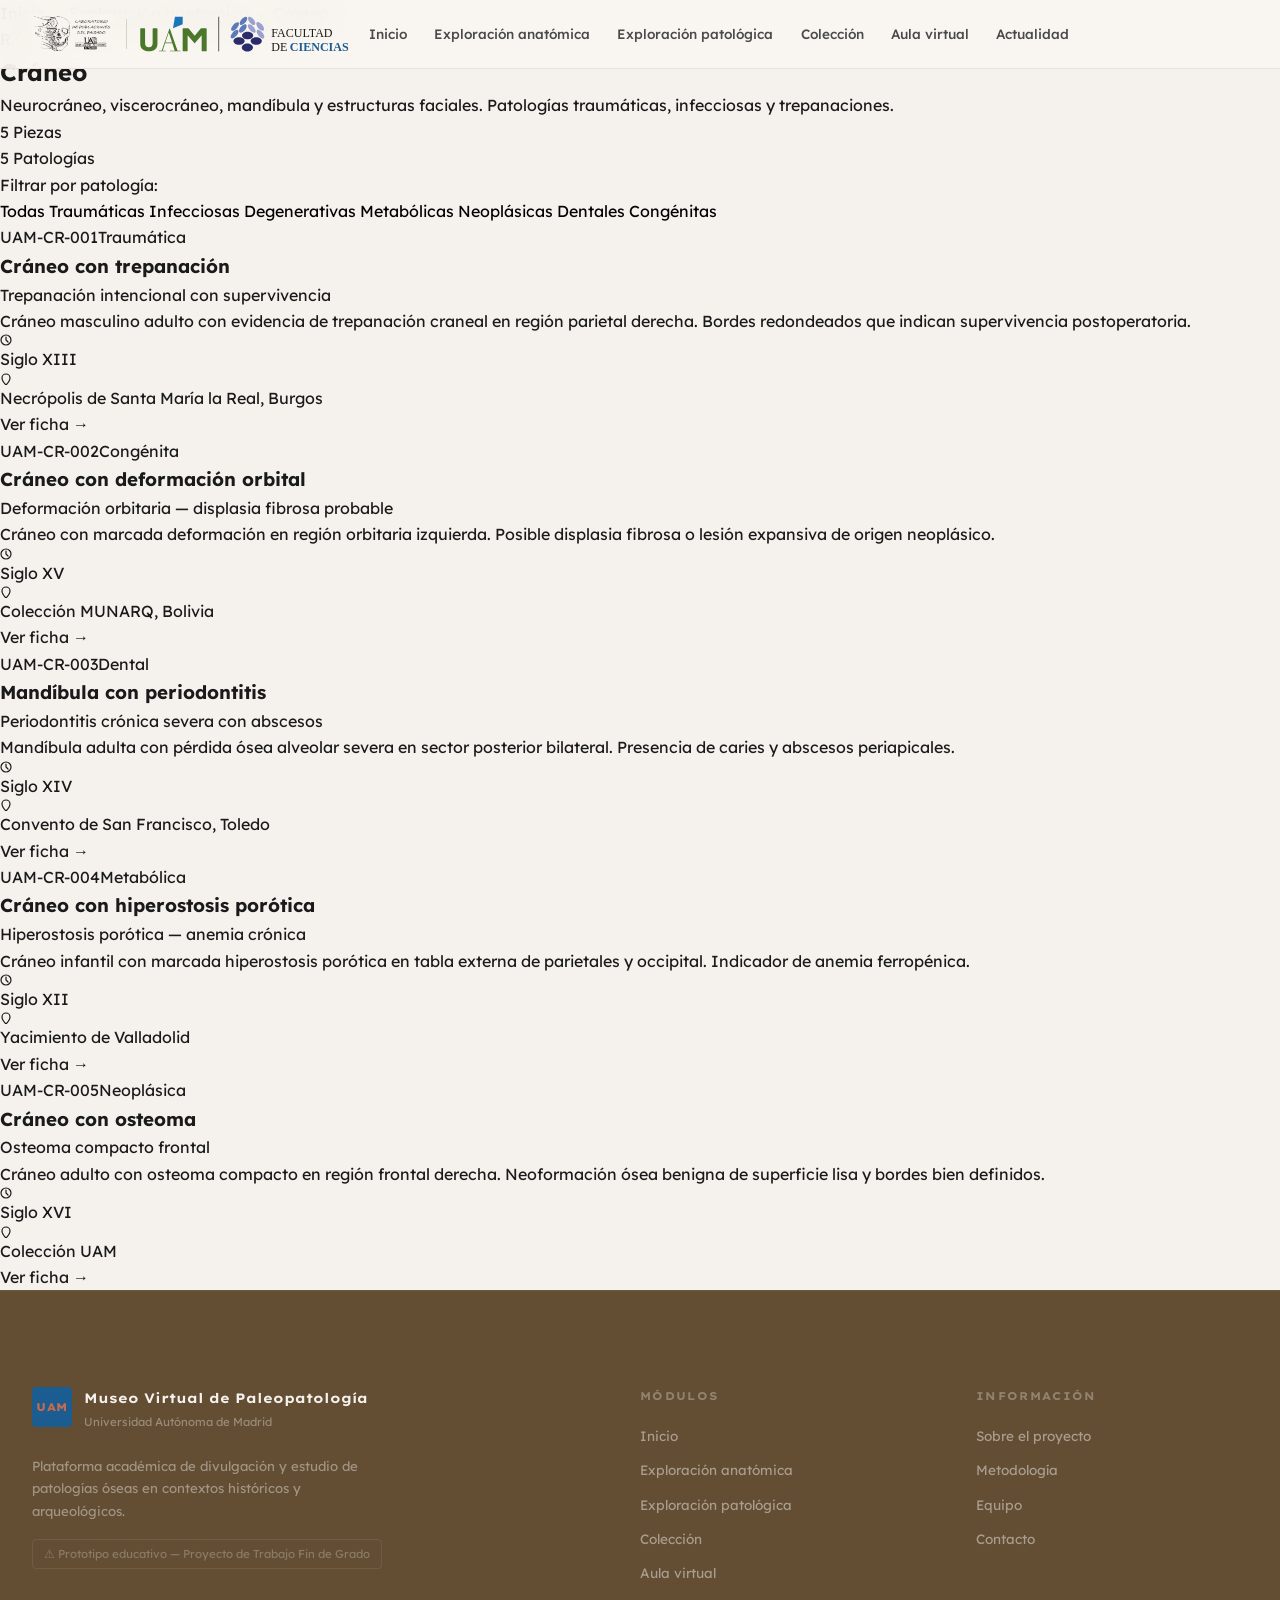
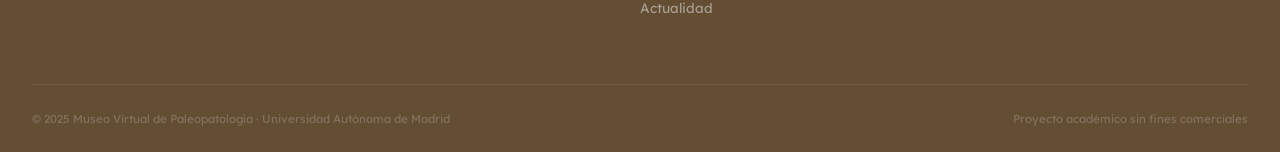
==== region.html @ dd2a643a "Add files via upload" ====
<!DOCTYPE html>
<html lang="es">
<head>
  <meta charset="UTF-8" />
  <meta name="viewport" content="width=device-width, initial-scale=1.0" />
  <title>Exploración anatómica — Museo Virtual de Paleopatología</title>
  <link rel="preconnect" href="https://fonts.googleapis.com" />
  <link rel="preconnect" href="https://fonts.gstatic.com" crossorigin />
  <link href="https://fonts.googleapis.com/css2?family=Lexend:wght@300;400;500;600&family=Lexend+Exa:wght@400;500;600;700;800&display=swap" rel="stylesheet" />
  <link rel="stylesheet" href="styles.css" />
  <link rel="icon" type="image/png" href="assets/img/favicon.png" />
</head>
<body>

  <!-- HEADER (igual que index.html) -->
  <header class="site-header" id="site-header">
    <div class="header-inner">
      <div class="header-brand">
        <div class="lpp-logo-wrap">
          <img src="assets/img/logo_LAPP.jpeg" alt="Laboratorio de Poblaciones del Pasado" class="lpp-logo-img" />
        </div>
        <div class="brand-divider"></div>
        <div class="uam-logo-wrap">
          <img src="assets/img/logo_uam.svg" alt="Universidad Autónoma de Madrid - Facultad de Ciencias" class="uam-logo-img" />
        </div>
      </div>
      <nav class="main-nav" id="main-nav">
        <ul class="nav-list">
          <li><a href="index.html" class="nav-link">Inicio</a></li>
          <li><a href="index.html#anatomica" class="nav-link active">Exploración anatómica</a></li>
          <li><a href="index.html#patologica" class="nav-link">Exploración patológica</a></li>
          <li><a href="coleccion.html" class="nav-link">Colección</a></li>
          <li><a href="index.html#aula" class="nav-link">Aula virtual</a></li>
          <li><a href="index.html#actualidad" class="nav-link">Actualidad</a></li>
        </ul>
      </nav>
      <button class="nav-toggle" id="nav-toggle" aria-label="Abrir menú">
        <span></span><span></span><span></span>
      </button>
    </div>
  </header>

  <main>

    <!-- HERO DE REGIÓN -->
    <section class="region-hero" id="region-hero">
      <div class="region-hero-inner">
        <div class="region-hero-breadcrumb">
          <a href="index.html">Inicio</a>
          <span>→</span>
          <a href="index.html#anatomica">Exploración anatómica</a>
          <span>→</span>
          <span id="breadcrumb-region">Región</span>
        </div>
        <div class="region-hero-content">
          <div class="region-hero-tag" id="region-tag">R.01</div>
          <h1 class="region-hero-title" id="region-titulo">Cráneo</h1>
          <p class="region-hero-desc" id="region-descripcion">Neurocráneo, viscerocráneo, mandíbula y estructuras faciales.</p>
        </div>
        <div class="region-hero-stats">
          <div class="region-stat">
            <span class="region-stat-num" id="stat-piezas">0</span>
            <span class="region-stat-label">Piezas</span>
          </div>
          <div class="region-stat">
            <span class="region-stat-num" id="stat-patologias">0</span>
            <span class="region-stat-label">Patologías</span>
          </div>
        </div>
      </div>
    </section>

    <!-- FILTROS -->
    <section class="region-filtros">
      <div class="region-filtros-inner">
        <span class="filtros-label">Filtrar por patología:</span>
        <div class="filtros-wrap" id="filtros-wrap">
          <button class="filtro-btn filtro-btn--active" data-filtro="todas">Todas</button>
          <button class="filtro-btn" data-filtro="traumatica">Traumáticas</button>
          <button class="filtro-btn" data-filtro="infecciosa">Infecciosas</button>
          <button class="filtro-btn" data-filtro="degenerativa">Degenerativas</button>
          <button class="filtro-btn" data-filtro="metabolica">Metabólicas</button>
          <button class="filtro-btn" data-filtro="neoplasica">Neoplásicas</button>
          <button class="filtro-btn" data-filtro="dental">Dentales</button>
          <button class="filtro-btn" data-filtro="congenita">Congénitas</button>
        </div>
      </div>
    </section>

    <!-- GRID DE PIEZAS -->
    <section class="region-piezas">
      <div class="region-piezas-inner">
        <div class="piezas-grid" id="piezas-grid">
          <!-- Las cards se generan con JavaScript -->
        </div>
        <div class="piezas-empty" id="piezas-empty" style="display:none;">
          <p>No hay piezas con este tipo de patología en esta región.</p>
        </div>
      </div>
    </section>

  </main>

  <!-- FOOTER -->
  <footer class="site-footer">
    <div class="footer-inner">
      <div class="footer-brand-col">
        <div class="footer-logo">
          <div class="footer-logo-mark">UAM</div>
          <div class="footer-logo-text">
            <span class="footer-project">Museo Virtual de Paleopatología</span>
            <span class="footer-inst">Universidad Autónoma de Madrid</span>
          </div>
        </div>
        <p class="footer-desc">Plataforma académica de divulgación y estudio de patologías óseas en contextos históricos y arqueológicos.</p>
        <p class="footer-proto">⚠ Prototipo educativo — Proyecto de Trabajo Fin de Grado</p>
      </div>
      <div class="footer-nav-col">
        <h4 class="footer-col-title">Módulos</h4>
        <ul class="footer-nav-list">
          <li><a href="index.html">Inicio</a></li>
          <li><a href="index.html#anatomica">Exploración anatómica</a></li>
          <li><a href="index.html#patologica">Exploración patológica</a></li>
          <li><a href="coleccion.html">Colección</a></li>
          <li><a href="index.html#aula">Aula virtual</a></li>
          <li><a href="index.html#actualidad">Actualidad</a></li>
        </ul>
      </div>
      <div class="footer-info-col">
        <h4 class="footer-col-title">Información</h4>
        <ul class="footer-nav-list">
          <li><a href="#">Sobre el proyecto</a></li>
          <li><a href="#">Metodología</a></li>
          <li><a href="#">Equipo</a></li>
          <li><a href="#">Contacto</a></li>
        </ul>
      </div>
    </div>
    <div class="footer-bottom">
      <span>© 2025 Museo Virtual de Paleopatología · Universidad Autónoma de Madrid</span>
      <span>Proyecto académico sin fines comerciales</span>
    </div>
  </footer>

  <script src="script.js"></script>
  <script src="region-script.js"></script>
</body>
</html>
---- styles.css ----
/* =============================================================
   MUSEO VIRTUAL DE PALEOPATOLOGÍA — UAM
   styles.css
   ============================================================= */

/* ─────────────────────────────────────────
   0. RESET & BASE
   ───────────────────────────────────────── */
*, *::before, *::after {
  box-sizing: border-box;
  margin: 0;
  padding: 0;
}

html {
  scroll-behavior: smooth;
  font-size: 16px;
}

body {
  font-family: 'Lexend', sans-serif;
  font-weight: 400;
  color: var(--color-text);
  background-color: var(--color-bg);
  line-height: 1.65;
  -webkit-font-smoothing: antialiased;
}

img, svg { display: block; max-width: 100%; }
a { text-decoration: none; color: inherit; }
ul { list-style: none; }
button { cursor: pointer; border: none; background: none; font: inherit; }

/* ─────────────────────────────────────────
   1. CSS VARIABLES — PALETA Y DISEÑO
   ───────────────────────────────────────── */
:root {
/* ── Paleta de módulos ── */
  --color-anatomica:       #c36b4f;
  --color-patologica:      #C4973A;
  --color-aula:            #2B7ABF;
  --color-actualidad:      #2E9E58;

  /* ── Paleta UAM institucional ── */
  --color-uam-verde:       #4A7729;
  --color-uam-azul:        #1C5D91;

  /* ── Acentos y acción ── */
  --color-accent-yellow:   #E8521A;
  --color-green-vivo:      #C4973A;
  --color-coral:           #2E9E58;
  --color-mostaza:         #C4973A;
  --color-green-oliva:     #4A7729;
  --color-blue-medium:     #2B7ABF;
  --color-blue-dark:       #1C5D91;
  --color-burdeos:         #8F243C;

  /* ── Fondos ── */
  --color-bg:              #F5F2EE;
  --color-bg-crema:        #EDE8DF;
  --color-bg-white:        #FDFCFA;
  --color-bg-dark:         #A68053;
  --color-bg-navy:         #634e34;

  /* ── Texto ── */
  --color-text:            #1A1A1A;
  --color-text-soft:       #4A4A4A;
  --color-text-muted:      #7A7A7A;
  --color-text-light:      #F5F2EE;

  /* ── Bordes ── */
  --color-border:          #D8D0C4;
  --color-border-soft:     #E8E2DA;

  /* ── Translúcidos ── */
  --color-blue-alpha:      rgba(28, 93, 145, 0.08);
  --color-yellow-alpha:    rgba(232, 82, 26, 0.10);
  --color-mostaza-alpha:   rgba(196, 151, 58, 0.12);
  --color-green-alpha:     rgba(74, 119, 41, 0.10);

  /* ── Módulos (alias para el CSS de tarjetas) ── */
  --anat-bg:               #c36b4f;
  --anat-hover:            #e8956d;
  --pato-bg:               #C4973A;
  --pato-hover:            #F0C96A;
  --aula-bg:               #2B7ABF;
  --aula-hover:            #72B3F0;
  --actu-bg:               #2E9E58;
  --actu-hover:            #72D496;

  /* Tipografía */
  --font-body:   'Lexend', sans-serif;
  --font-title:  'Lexend Exa', sans-serif;

  /* Espaciado */
  --space-xs:    0.5rem;
  --space-sm:    1rem;
  --space-md:    1.5rem;
  --space-lg:    2.5rem;
  --space-xl:    4rem;
  --space-xxl:   6rem;

  /* Layout */
  --max-width:   1280px;
  --gutter:      2rem;
  --radius-sm:   4px;
  --radius-md:   8px;
  --radius-lg:   16px;

  /* Transiciones */
  --ease:        cubic-bezier(0.25, 0.46, 0.45, 0.94);
  --duration:    0.28s;
}

/* ─────────────────────────────────────────
   2. UTILIDADES TIPOGRÁFICAS
   ───────────────────────────────────────── */
.section-tag {
  display: inline-flex;
  align-items: center;
  gap: 0.4rem;
  font-family: var(--font-body);
  font-size: 0.72rem;
  font-weight: 600;
  letter-spacing: 0.12em;
  text-transform: uppercase;
  color: var(--color-uam-azul);
  background: var(--color-blue-alpha);
  border: 1px solid rgba(28, 93, 145, 0.15);
  padding: 0.3rem 0.75rem;
  border-radius: 100px;
  margin-bottom: var(--space-sm);
}

.section-tag--light {
  color: var(--color-bg-white);
  background: rgba(255,255,255,0.14);
  border-color: rgba(255,255,255,0.2);
}

.section-title {
  font-family: var(--font-title);
  font-size: clamp(1.8rem, 3.5vw, 2.8rem);
  font-weight: 700;
  line-height: 1.15;
  color: var(--color-text);
  letter-spacing: -0.02em;
  margin-bottom: var(--space-sm);
}

.section-desc {
  font-size: 1.05rem;
  color: var(--color-text-soft);
  max-width: 56ch;
  line-height: 1.7;
}

/* ─────────────────────────────────────────
   3. BOTONES
   ───────────────────────────────────────── */
.btn {
  display: inline-flex;
  align-items: center;
  gap: 0.5rem;
  font-family: var(--font-body);
  font-size: 0.9rem;
  font-weight: 500;
  padding: 0.75rem 1.5rem;
  border-radius: var(--radius-md);
  transition: all var(--duration) var(--ease);
  position: relative;
  overflow: hidden;
}

.btn--primary {
  background: var(--color-uam-azul);
  color: var(--color-text-light);
  border: 2px solid var(--color-uam-azul);
}
.btn--primary:hover {
  background: var(--color-bg-dark);
  border-color: var(--color-bg-dark);
  transform: translateY(-2px);
  box-shadow: 0 8px 24px rgba(28, 93, 145, 0.28);
}
.btn--primary::after {
  content: '';
  position: absolute;
  bottom: 0; left: 0;
  width: 100%; height: 2px;
  background: var(--color-anatomica);
  transform: scaleX(0);
  transform-origin: left;
  transition: transform var(--duration) var(--ease);
}
.btn--primary:hover::after { transform: scaleX(1); }

.btn--outline {
  background: transparent;
  color: var(--color-uam-azul);
  border: 2px solid var(--color-uam-azul);
}
.btn--outline:hover {
  background: var(--color-uam-azul);
  color: var(--color-text-light);
  transform: translateY(-2px);
}

.btn--sm { font-size: 0.82rem; padding: 0.55rem 1.1rem; }

/* ─────────────────────────────────────────
   4. HEADER
   ───────────────────────────────────────── */
.site-header {
  position: fixed;
  top: 0; left: 0; right: 0;
  z-index: 100;
  background: rgba(249, 246, 240, 0.92);
  backdrop-filter: blur(12px);
  -webkit-backdrop-filter: blur(12px);
  border-bottom: 1px solid var(--color-border-soft);
  transition: background var(--duration) var(--ease), box-shadow var(--duration) var(--ease);
}

.site-header.is-scrolled {
  background: rgba(249, 246, 240, 0.98);
  box-shadow: 0 2px 20px rgba(0,0,0,0.07);
}

.header-inner {
  max-width: var(--max-width);
  margin: 0 auto;
  padding: 0 var(--gutter);
  height: 68px;
  display: flex;
  align-items: center;
  position: relative;
  width: 100%;
}

.header-brand {
  display: flex;
  align-items: center;
  gap: 0.75rem;
  flex-shrink: 0;
  flex: 0 0 auto;
}

.uam-logo-wrap {
  display: flex;
  align-items: center;
  gap: 0.6rem;
}

.uam-logo-mark {
  width: 36px;
  height: 36px;
  background: var(--color-uam-azul);
  border-radius: var(--radius-sm);
  display: flex;
  align-items: center;
  justify-content: center;
}

.uam-initials {
  font-family: var(--font-title);
  font-size: 0.7rem;
  font-weight: 800;
  color: var(--color-anatomica);
  letter-spacing: 0.05em;
}

.uam-text {
  display: flex;
  flex-direction: column;
  gap: 1px;
}

.uam-full {
  font-size: 0.68rem;
  font-weight: 500;
  color: var(--color-text);
  letter-spacing: 0.01em;
  line-height: 1;
}

.uam-dept {
  font-size: 0.62rem;
  color: var(--color-text-muted);
  line-height: 1;
}

.brand-divider {
  width: 1px;
  height: 30px;
  background: var(--color-border);
}

.brand-name {
  display: flex;
  align-items: center;
  gap: 0.5rem;
}

.brand-acronym {
  font-family: var(--font-title);
  font-size: 1rem;
  font-weight: 800;
  color: var(--color-uam-azul);
  letter-spacing: -0.02em;
}

.brand-subtitle {
  font-size: 0.65rem;
  color: var(--color-text-soft);
  line-height: 1.3;
  font-weight: 400;
}

/* Nav — centrado absoluto */
.main-nav {
  position: static;
  display: flex;
  justify-content: center;
  transform: none;
  pointer-events: all;
  z-index: 1;
}

.nav-list {
  display: flex;
  align-items: center;
  gap: 0.5rem;
  pointer-events: all;
}

.nav-link {
  font-size: 0.85rem;
  font-weight: 500;
  color: var(--color-text-soft);
  padding: 0.4rem 0.6rem;
  border-radius: var(--radius-sm);
  transition: color var(--duration) var(--ease), background var(--duration) var(--ease);
  position: relative;
  white-space: nowrap;
}

.nav-link::after {
  content: '';
  position: absolute;
  bottom: 2px; left: 0.7rem; right: 0.7rem;
  height: 2px;
  background: var(--color-anatomica);
  border-radius: 2px;
  transform: scaleX(0);
  transition: transform var(--duration) var(--ease);
}

.nav-link:hover { color: var(--color-uam-azul); }
.nav-link:hover::after,
.nav-link.active::after { transform: scaleX(1); }
.nav-link.active { color: var(--color-uam-azul); font-weight: 600; }

/* Hamburger */
.nav-toggle {
  display: none;
  flex-direction: column;
  gap: 5px;
  padding: 4px;
  margin-left: auto;
}
.nav-toggle span {
  display: block;
  width: 22px;
  height: 2px;
  background: var(--color-text);
  border-radius: 2px;
  transition: all var(--duration) var(--ease);
}
.nav-toggle.is-open span:nth-child(1) { transform: translateY(7px) rotate(45deg); }
.nav-toggle.is-open span:nth-child(2) { opacity: 0; }
.nav-toggle.is-open span:nth-child(3) { transform: translateY(-7px) rotate(-45deg); }

/* ─────────────────────────────────────────
   5. HERO MÓDULOS - N
   ───────────────────────────────────────── */

/* Variables de color por módulo */
:root {
  --anat-bg:       #c36b4f;
  --anat-hover:    #e8956d;
  --anat-border:   #1a1a1a;

  --pato-bg:       #C4973A;
  --pato-hover:    #F0C96A;
  --pato-border:   #1a1a1a;

  --aula-bg:       #2B7ABF;
  --aula-hover:    #72B3F0;
  --aula-border:   #1a1a1a;

  --actu-bg:       #2E9E58;
  --actu-hover:    #72D496;
  --actu-border:   #1a1a1a;
}

.hero-modulos {
  background: #F5F0E8;
  padding: calc(68px + 2rem) var(--gutter) var(--space-xl);
  min-height: 100vh;
  display: flex;
  align-items: center;
}

.hero-modulos-inner {
  max-width: var(--max-width);
  margin: 0 auto;
  width: 100%;
  display: grid;
  grid-template-columns: 1fr 1fr 360px;
  gap: 1rem;
  align-items: stretch;
}

/* ── Tarjeta base ── */
.hmod-card {
  border-radius: 4px;
  border: 3px solid #1a1a1a;
  box-shadow: 6px 6px 0px #1a1a1a;
  display: flex;
  flex-direction: column;
  overflow: hidden;
  transition: box-shadow 0.18s ease, transform 0.18s ease;
  position:relative;
  overflow: hidden;
}
.hmod-card:hover {
  box-shadow: 10px 10px 0px #1a1a1a;
  transform: translate(-2px, -2px);
}

/* Colores de fondo por módulo */
.hmod-card--anatomica {
  background-color: var(--anat-bg);
  background-image: url('assets/img/exploracion_anatomica.png');
  background-repeat: no-repeat;
  background-position: bottom right;
  background-size: 55%;
}

.hmod-card--patologica {
  background-color: var(--pato-bg);
  background-image: url('assets/img/exploracion_patologica.png');
  background-repeat: no-repeat;
  background-position: bottom right;
  background-size: 50%;
}

.hmod-card--aula {
  background-color: var(--aula-bg);
  background-image: url('assets/img/aula_virtual.png');
  background-repeat: no-repeat;
  background-position: bottom right;
  background-size: 40%;
}

.hmod-card--actualidad {
  background-color: var(--actu-bg);
  background-image: url('assets/img/actualidad.png');
  background-repeat: no-repeat;
  background-position: bottom right;
  background-size: 40%;
}

.hmod-card--anatomica::after,
.hmod-card--patologica::after,
.hmod-card--aula::after,
.hmod-card--actualidad::after {
  content: '';
  position: absolute;
  inset: 0;
  background: inherit;
  background-color: transparent;
  opacity: 0.35;
  pointer-events: none;
}

/* ── Cuerpo de texto ── */
.hmod-body {
  padding: 1.25rem 1.5rem;
  display: flex;
  flex-direction: column;
  gap: 0.75rem;
  flex: 1;
}

/* ── Títulos ── */
.hmod-title-link {
  display: block;
  color: #fff;
}

.hmod-title {
  font-family: var(--font-title);
  font-size: clamp(1.6rem, 2.2vw, 2rem);
  font-weight: 800;
  line-height: 1.05;
  letter-spacing: 0.02em;
  text-transform: uppercase;
  color: #1a1a1a;
  transition: color 0.18s ease;
}
.hmod-title-link:hover .hmod-title {
  text-decoration: underline;
  text-underline-offset: 5px;
  text-decoration-thickness: 3px;
}

.hmod-card--anatomica  .hmod-title-link:hover .hmod-title { color: var(--anat-hover); }
.hmod-card--patologica .hmod-title-link:hover .hmod-title { color: var(--pato-hover); }

.hmod-title-sm {
  font-family: var(--font-title);
  font-size: clamp(1.6rem, 2vw, 2rem);
  font-weight: 800;
  line-height: 1.1;
  letter-spacing: 0.02em;
  text-transform: uppercase;
  color: #1a1a1a;
  transition: color 0.18s ease;
}
.hmod-title-link:hover .hmod-title-sm {
  text-decoration: underline;
  text-underline-offset: 4px;
  text-decoration-thickness: 2px;
}
.hmod-card--aula       .hmod-title-link:hover .hmod-title-sm { color: var(--aula-hover); }
.hmod-card--actualidad .hmod-title-link:hover .hmod-title-sm { color: var(--actu-hover); }

/* ── Subtítulos ── */
.hmod-sub {
  font-size: 0.88rem;
  color: rgba(255,255,255,0.82);
  line-height: 1.65;
}
.hmod-sub-sm {
  font-size: 0.83rem;
  color: rgba(255,255,255,0.8);
  line-height: 1.6;
  flex: 1;
}

/* ── Tags ── */
.hmod-tags {
  display: flex;
  flex-wrap: wrap;
  gap: 0.4rem;
}

.hmod-tag {
  font-size: 0.74rem;
  font-weight: 600;
  color: #fff;
  background: rgba(0,0,0,0.2);
  border: 2px solid rgba(255,255,255,0.5);
  padding: 0.28rem 0.7rem;
  border-radius: 3px;
  transition: background 0.18s ease, border-color 0.18s ease, color 0.18s ease;
  letter-spacing: 0.02em;
}
.hmod-card--anatomica  .hmod-title-link:hover .hmod-title { color: var(--anat-hover); }
.hmod-card--patologica .hmod-title-link:hover .hmod-title { color: var(--pato-hover); }
.hmod-card--aula       .hmod-title-link:hover .hmod-title-sm { color: var(--aula-hover); }
.hmod-card--actualidad .hmod-title-link:hover .hmod-title-sm { color: var(--actu-hover); }
/* ── Botón principal ── */
.hmod-btn {
  display: block;
  font-family: var(--font-body);
  font-size: 0.85rem;
  font-weight: 700;
  letter-spacing: 0.03em;
  text-align: center;
  padding: 0.9rem 1.5rem;
  border-top: 3px solid #1a1a1a;
  color: #fff;
  transition: background 0.18s ease, color 0.18s ease;
  margin-top: auto;
}
.hmod-card--anatomica  .hmod-btn { background: var(--anat-bg); }
.hmod-card--patologica .hmod-btn { background: var(--pato-bg); }

.hmod-card--anatomica  .hmod-btn:hover { background: var(--anat-hover); color: var(--anat-bg); }
.hmod-card--patologica .hmod-btn:hover { background: var(--pato-hover); color: var(--pato-bg); }

/* ── Link pequeño ── */
.hmod-link-sm {
  font-size: 0.85rem;
  font-weight: 700;
  color: #fff;
  text-decoration: underline;
  text-underline-offset: 3px;
  text-decoration-thickness: 2px;
  transition: color 0.18s ease;
  margin-top: auto;
}
.hmod-card--aula       .hmod-link-sm:hover { color: var(--aula-hover); }
.hmod-card--actualidad .hmod-link-sm:hover { color: var(--actu-hover); }

/* ── Columna pequeña ── */
.hmod-col-small {
  display: flex;
  flex-direction: column;
  gap: 1rem;
}
.hmod-card--aula,
.hmod-card--actualidad {
  flex: 1;
}

/* ─────────────────────────────────────────
   6. MÓDULOS
   ───────────────────────────────────────── */
.modules-section {
  background: var(--color-bg-white);
  padding: var(--space-xxl) var(--gutter);
  border-bottom: 1px solid var(--color-border-soft);
}

.modules-section .section-header {
  max-width: var(--max-width);
  margin: 0 auto var(--space-xl);
}

.modules-grid {
  max-width: var(--max-width);
  margin: 0 auto;
  display: grid;
  grid-template-columns: repeat(5, 1fr);
  gap: 1.25rem;
}

.module-card {
  background: var(--color-bg);
  border: 1px solid var(--color-border-soft);
  border-radius: var(--radius-lg);
  overflow: hidden;
  transition: transform var(--duration) var(--ease), box-shadow var(--duration) var(--ease), border-color var(--duration) var(--ease);
  position: relative;
}
.module-card::before {
  content: '';
  position: absolute;
  top: 0; left: 0; right: 0;
  height: 3px;
  transition: height var(--duration) var(--ease);
}
.module-card--anatomica::before { background: var(--color-uam-azul); }
.module-card--patologica::before { background: var(--color-actualidad); }
.module-card--coleccion::before { background: var(--color-burdeos); }
.module-card--aula::before { background: var(--color-uam-verde); }
.module-card--actualidad::before { background: var(--color-patologica); }

.module-card:hover {
  transform: translateY(-4px);
  box-shadow: 0 12px 40px rgba(0,0,0,0.1);
  border-color: var(--color-border);
}

.module-card-inner {
  padding: 1.5rem 1.25rem 1.25rem;
  height: 100%;
  display: flex;
  flex-direction: column;
  gap: 0.75rem;
}

.module-icon {
  width: 44px;
  height: 44px;
  display: flex;
  align-items: center;
  justify-content: center;
  background: var(--color-blue-alpha);
  border-radius: var(--radius-md);
  color: var(--color-uam-azul);
}
.module-card--patologica .module-icon { background: rgba(246,81,59,0.08); color: var(--color-actualidad); }
.module-card--coleccion .module-icon  { background: rgba(143,36,60,0.08); color: var(--color-burdeos); }
.module-card--aula .module-icon       { background: var(--color-green-alpha); color: var(--color-uam-verde); }
.module-card--actualidad .module-icon { background: var(--color-mostaza-alpha); color: #a0700a; }

.module-number {
  font-family: var(--font-title);
  font-size: 0.65rem;
  font-weight: 700;
  color: var(--color-text-muted);
  letter-spacing: 0.1em;
}

.module-title {
  font-family: var(--font-title);
  font-size: 1rem;
  font-weight: 700;
  color: var(--color-text);
  line-height: 1.25;
  letter-spacing: -0.01em;
}

.module-desc {
  font-size: 0.82rem;
  color: var(--color-text-soft);
  line-height: 1.6;
  flex: 1;
}

.module-link {
  display: inline-flex;
  align-items: center;
  gap: 0.4rem;
  font-size: 0.8rem;
  font-weight: 600;
  color: var(--color-uam-azul);
  transition: gap var(--duration) var(--ease), color var(--duration) var(--ease);
}
.module-card--patologica .module-link { color: var(--color-actualidad); }
.module-card--coleccion .module-link  { color: var(--color-burdeos); }
.module-card--aula .module-link       { color: var(--color-uam-verde); }
.module-card--actualidad .module-link { color: #a0700a; }

.module-link:hover { gap: 0.7rem; }

/* ─────────────────────────────────────────
   7. EXPLORACIÓN ANATÓMICA
   ───────────────────────────────────────── */
.anatomica-section {
  background: var(--color-bg-dark);
  padding: var(--space-xxl) var(--gutter);
  position: relative;
  overflow: hidden;
}

.anatomica-section::before {
  content: '';
  position: absolute;
  inset: 0;
  background:
    radial-gradient(ellipse 120% 100% at 15% 50%, rgba(180, 130, 80, 0.7) 0%, transparent 70%),
    radial-gradient(ellipse 80% 80% at 85% 30%, rgba(160, 110, 60, 0.5) 0%, transparent 65%);
  pointer-events: none;
  z-index: 0;
}

.anatomica-inner {
  max-width: var(--max-width);
  margin: 0 auto;
  position: relative;
  z-index: 1;
}

.anatomica-header {
  margin-bottom: var(--space-md);
}

.anatomica-header .section-title {
  color: var(--color-text-light);
}

.anatomica-header .section-desc {
  color: rgba(255,255,255,0.55);
}

.anatomica-layout {
  display: grid;
  grid-template-columns: 480px 1fr;
  gap: var(--space-xl);
  align-items: start;
}

.anatomica-figure {
  position: sticky;
  top: 90px;
}

.anatomica-skeleton-wrap {
  display: flex;
  justify-content: center;
  padding: var(--space-md);
}

.anatomica-svg {
  width: 280px;
  filter: drop-shadow(0 0 60px rgba(28,93,145,0.35));
}

.anat-hotspot {
  cursor: pointer;
  transition: r 0.2s ease;
}
.anat-hotspot:hover { r: 9; }

.region-highlight {
  transition: opacity 0.3s ease;
}

/* Region cards */
.anatomica-cards {
  display: grid;
  grid-template-columns: 1fr 1fr;
  gap: 1.25rem;
  align-content: start;
}

.region-card {
  background: rgba(245, 242, 238, 0.06);
  border: 2px solid rgba(245, 242, 238, 0.15);
  border-radius: var(--radius-lg);
  box-shadow: 4px 4px 0px rgba(0,0,0,0.25);
  padding: 1.5rem;
  display: flex;
  flex-direction: column;
  gap: 0.6rem;
  cursor: pointer;
  transition: transform 0.18s ease, box-shadow 0.18s ease, background 0.18s ease;
}
.region-card:hover {
  transform: translate(-2px, -2px);
  box-shadow: 6px 6px 0px rgba(0,0,0,0.3);
}

/* Colores por región */
.region-card[data-region="cranio"] {
  background: rgba(195, 107, 79, 0.18);
  border-color: rgba(195, 107, 79, 0.3);
}
.region-card[data-region="tronco"] {
  background: rgba(196, 151, 58, 0.18);
  border-color: rgba(196, 151, 58, 0.3);
}
.region-card[data-region="sup"] {
  background: rgba(43, 122, 191, 0.18);
  border-color: rgba(43, 122, 191, 0.3);
}
.region-card[data-region="inf"] {
  background: rgba(46, 158, 88, 0.18);
  border-color: rgba(46, 158, 88, 0.3);
}

.region-card-header {
  display: flex;
  align-items: center;
  gap: 0.5rem;
  margin-bottom: 0.25rem;
}

.region-code {
  font-family: var(--font-title);
  font-size: 0.65rem;
  font-weight: 700;
  color: rgba(255,255,255,0.35);
  letter-spacing: 0.1em;
}

.region-title {
  font-family: var(--font-title);
  font-size: 1.15rem;
  font-weight: 700;
  color: var(--color-text-light);
  margin-bottom: 0.25rem;
  letter-spacing: 0.04em;
  text-transform: uppercase;
}

.region-desc {
  font-size: 0.85rem;
  color: rgba(255,255,255,0.6);
  line-height: 1.65;
  margin-bottom: 0.5rem;
}

.region-stats {
  display: flex;
  gap: 0.5rem;
  font-size: 0.75rem;
  color: rgba(255,255,255,0.35);
  margin-bottom: 0.75rem;
}

.region-link {
  font-size: 0.82rem;
  font-weight: 700;
  color: #fff;
  background: rgba(255,255,255,0.12);
  border: 1.5px solid rgba(255,255,255,0.25);
  padding: 0.3rem 0.75rem;
  display: inline-block;
  width: fit-content;
  transition: background 0.18s ease, border-color 0.18s ease;
}
.region-link:hover {
  background: rgba(255,255,255,0.22);
  border-color: rgba(255,255,255,0.5);
}

.region-card[data-region="cranio"] .region-link { 
  color: #FF8C5A; 
  border-color: #FF8C5A; 
}
.region-card[data-region="tronco"] .region-link { 
  color: #F0C96A; 
  border-color: #F0C96A; 
}
.region-card[data-region="sup"] .region-link { 
  color: #72B3F0; 
  border-color: #72B3F0; 
}
.region-card[data-region="inf"] .region-link { 
  color: #72D496; 
  border-color: #72D496; 
}

/* ─────────────────────────────────────────
   8. EXPLORACIÓN PATOLÓGICA
   ───────────────────────────────────────── */
.patologica-section {
  background: var(--color-bg-crema);
  padding: var(--space-xxl) var(--gutter);
}

.patologica-inner {
  max-width: var(--max-width);
  margin: 0 auto;
}

.patologica-header {
  margin-bottom: var(--space-xl);
  display: grid;
  grid-template-columns: 1fr 1fr;
  gap: var(--space-lg);
  align-items: start;
}

.patologias-grid {
  display: grid;
  grid-template-columns: repeat(3, 1fr);
  gap: 1.25rem;
}

.pato-card {
  background: var(--color-bg-white);
  border: 1px solid var(--color-border-soft);
  border-radius: var(--radius-lg);
  padding: 1.75rem 1.5rem 1.4rem;
  position: relative;
  overflow: hidden;
  display: flex;
  flex-direction: column;
  gap: 0.6rem;
  transition: transform var(--duration) var(--ease), box-shadow var(--duration) var(--ease);
}
.pato-card:hover {
  transform: translateY(-4px);
  box-shadow: 0 16px 48px rgba(0,0,0,0.09);
}

.pato-card .pato-accent {
  position: absolute;
  top: 0; left: 0;
  width: 100%; height: 3px;
}
.pato-card--traumatica .pato-accent   { background: var(--color-actualidad); }
.pato-card--infecciosa .pato-accent   { background: var(--color-burdeos); }
.pato-card--degenerativa .pato-accent { background: var(--color-uam-azul); }
.pato-card--metabolica .pato-accent   { background: var(--color-patologica); }
.pato-card--neoplasica .pato-accent   { background: var(--color-uam-verde); }
.pato-card--dental .pato-accent       { background: var(--color-aula); }

.pato-num {
  font-family: var(--font-title);
  font-size: 2.5rem;
  font-weight: 800;
  color: var(--color-border);
  line-height: 1;
  letter-spacing: -0.04em;
  position: absolute;
  top: 1rem; right: 1.25rem;
  user-select: none;
}

.pato-title {
  font-family: var(--font-title);
  font-size: 1.1rem;
  font-weight: 700;
  color: var(--color-text);
  letter-spacing: -0.01em;
  padding-top: 0.5rem;
}

.pato-desc {
  font-size: 0.85rem;
  color: var(--color-text-soft);
  line-height: 1.65;
  flex: 1;
}

.pato-footer {
  display: flex;
  align-items: center;
  justify-content: space-between;
  padding-top: 0.75rem;
  border-top: 1px solid var(--color-border-soft);
  margin-top: auto;
}

.pato-count {
  font-size: 0.75rem;
  color: var(--color-text-muted);
  font-weight: 500;
}

.pato-link {
  font-size: 0.8rem;
  font-weight: 600;
  color: var(--color-uam-azul);
  transition: color var(--duration) var(--ease);
}
.pato-card--traumatica .pato-link   { color: var(--color-actualidad); }
.pato-card--infecciosa .pato-link   { color: var(--color-burdeos); }
.pato-card--metabolica .pato-link   { color: #a0700a; }
.pato-card--neoplasica .pato-link   { color: var(--color-uam-verde); }
.pato-card--dental .pato-link       { color: var(--color-aula); }

.pato-link:hover { opacity: 0.75; }

/* ─────────────────────────────────────────
   9. COLECCIÓN
   ───────────────────────────────────────── */
.coleccion-section {
  background: var(--color-bg-dark);
  padding: var(--space-xxl) var(--gutter);
  position: relative;
  overflow: hidden;
}

.coleccion-section::before {
  content: '';
  position: absolute;
  inset: 0;
  background: radial-gradient(ellipse 60% 60% at 70% 50%, rgba(143,36,60,0.2) 0%, transparent 70%);
  pointer-events: none;
}

.coleccion-inner {
  max-width: var(--max-width);
  margin: 0 auto;
  position: relative;
  z-index: 1;
}

.coleccion-editorial {
  display: grid;
  grid-template-columns: 1fr 420px;
  gap: var(--space-xl);
  align-items: start;
}

.coleccion-text .section-title { color: var(--color-text-light); }

.coleccion-lead {
  font-size: 1.1rem;
  color: rgba(255,255,255,0.75);
  line-height: 1.7;
  margin-bottom: var(--space-md);
  font-weight: 400;
}

.coleccion-body {
  font-size: 0.9rem;
  color: rgba(255,255,255,0.5);
  line-height: 1.8;
  margin-bottom: var(--space-lg);
}

.coleccion-cifras {
  display: flex;
  gap: var(--space-lg);
  padding: var(--space-md) 0;
  border-top: 1px solid rgba(255,255,255,0.1);
  border-bottom: 1px solid rgba(255,255,255,0.1);
  margin-bottom: var(--space-lg);
}

.cifra { display: flex; flex-direction: column; gap: 2px; }

.cifra-num {
  font-family: var(--font-title);
  font-size: 1.6rem;
  font-weight: 800;
  color: var(--color-patologica);
  line-height: 1;
  letter-spacing: -0.02em;
}

.cifra-label {
  font-size: 0.7rem;
  color: rgba(255,255,255,0.35);
  text-transform: uppercase;
  letter-spacing: 0.06em;
}

/* Override btn for dark background */
.coleccion-text .btn--primary {
  background: var(--color-burdeos);
  border-color: var(--color-burdeos);
  color: #fff;
}
.coleccion-text .btn--primary:hover {
  background: #a32b47;
  border-color: #a32b47;
}

/* Panel 3D */
.coleccion-panel {
  background: rgba(255,255,255,0.04);
  border: 1px solid rgba(255,255,255,0.1);
  border-radius: var(--radius-lg);
  overflow: hidden;
}

.coleccion-panel-inner {
  padding: 2rem;
  display: flex;
  flex-direction: column;
  gap: var(--space-md);
}

.panel-label {
  display: inline-flex;
  align-items: center;
  gap: 0.5rem;
  font-size: 0.7rem;
  font-weight: 600;
  letter-spacing: 0.1em;
  text-transform: uppercase;
  color: rgba(255,255,255,0.35);
}

.panel-3d {
  display: flex;
  flex-direction: column;
  align-items: center;
  justify-content: center;
  gap: 1rem;
  padding: var(--space-lg) 0;
  border: 1px dashed rgba(255,255,255,0.12);
  border-radius: var(--radius-md);
}

.panel-3d-text {
  font-size: 0.82rem;
  color: rgba(255,255,255,0.45);
  text-align: center;
  max-width: 26ch;
  line-height: 1.6;
}

.panel-features { display: flex; flex-direction: column; gap: 0.6rem; }

.panel-feat {
  display: flex;
  align-items: center;
  gap: 0.6rem;
  font-size: 0.82rem;
  color: rgba(255,255,255,0.55);
}

.feat-dot {
  width: 5px;
  height: 5px;
  border-radius: 50%;
  background: var(--color-patologica);
  flex-shrink: 0;
}

/* ─────────────────────────────────────────
   10. AULA VIRTUAL
   ───────────────────────────────────────── */
.aula-section {
  background: var(--color-bg-white);
  padding: var(--space-xxl) var(--gutter);
}

.aula-inner {
  max-width: var(--max-width);
  margin: 0 auto;
}

.aula-header {
  margin-bottom: var(--space-xl);
  display: grid;
  grid-template-columns: 1fr 1fr;
  gap: var(--space-lg);
  align-items: start;
}

.aula-grid {
  display: grid;
  grid-template-columns: repeat(3, 1fr);
  gap: 1.25rem;
}

.aula-card {
  background: var(--color-bg);
  border: 1px solid var(--color-border-soft);
  border-radius: var(--radius-lg);
  padding: 1.5rem;
  display: flex;
  flex-direction: column;
  gap: 0.75rem;
  transition: transform var(--duration) var(--ease), box-shadow var(--duration) var(--ease);
  position: relative;
}
.aula-card:hover {
  transform: translateY(-3px);
  box-shadow: 0 10px 32px rgba(0,0,0,0.07);
}

.aula-card--future {
  opacity: 0.7;
  border-style: dashed;
}

.aula-future-badge {
  position: absolute;
  top: 1rem; right: 1rem;
  font-size: 0.65rem;
  font-weight: 600;
  letter-spacing: 0.08em;
  text-transform: uppercase;
  color: var(--color-text-muted);
  background: var(--color-border-soft);
  padding: 0.2rem 0.6rem;
  border-radius: 100px;
}

.aula-card-icon {
  width: 44px;
  height: 44px;
  display: flex;
  align-items: center;
  justify-content: center;
  background: var(--color-green-alpha);
  border-radius: var(--radius-md);
  color: var(--color-uam-verde);
}

.aula-card-title {
  font-family: var(--font-title);
  font-size: 1rem;
  font-weight: 700;
  color: var(--color-text);
  letter-spacing: -0.01em;
}

.aula-card-desc {
  font-size: 0.85rem;
  color: var(--color-text-soft);
  line-height: 1.65;
  flex: 1;
}

.aula-card-link {
  font-size: 0.8rem;
  font-weight: 600;
  color: var(--color-uam-verde);
  transition: opacity var(--duration) var(--ease);
}
.aula-card-link:hover { opacity: 0.7; }
.aula-card-link--disabled { color: var(--color-text-muted); pointer-events: none; }

/* ─────────────────────────────────────────
   11. ACTUALIDAD
   ───────────────────────────────────────── */
.actualidad-section {
  background: var(--color-bg-crema);
  padding: var(--space-xxl) var(--gutter);
}

.actualidad-inner {
  max-width: var(--max-width);
  margin: 0 auto;
}

.actualidad-header {
  display: flex;
  align-items: flex-end;
  justify-content: space-between;
  gap: var(--space-md);
  margin-bottom: var(--space-xl);
}

.noticias-grid {
  display: grid;
  grid-template-columns: 1fr 1fr 1fr 1fr;
  gap: 1.25rem;
}

.noticia-card {
  background: var(--color-bg-white);
  border: 1px solid var(--color-border-soft);
  border-radius: var(--radius-lg);
  padding: 1.5rem;
  display: flex;
  flex-direction: column;
  gap: 0.75rem;
  transition: transform var(--duration) var(--ease), box-shadow var(--duration) var(--ease);
}
.noticia-card:hover {
  transform: translateY(-3px);
  box-shadow: 0 10px 32px rgba(0,0,0,0.07);
}

.noticia-card--featured {
  grid-column: 1 / 3;
  background: var(--color-bg-dark);
  border-color: transparent;
}
.noticia-card--featured .noticia-title { color: var(--color-text-light); font-size: 1.05rem; }
.noticia-card--featured .noticia-excerpt { color: rgba(255,255,255,0.5); }
.noticia-card--featured .noticia-date { color: rgba(255,255,255,0.3); }
.noticia-card--featured .noticia-link { color: var(--color-anatomica); }

.noticia-meta {
  display: flex;
  align-items: center;
  gap: 0.6rem;
}

.noticia-cat {
  font-size: 0.65rem;
  font-weight: 600;
  letter-spacing: 0.08em;
  text-transform: uppercase;
  padding: 0.2rem 0.6rem;
  border-radius: 100px;
}

.noticia-cat--investigacion { background: var(--color-blue-alpha); color: var(--color-uam-azul); }
.noticia-cat--proyecto      { background: var(--color-green-alpha); color: var(--color-uam-verde); }
.noticia-cat--evento        { background: var(--color-mostaza-alpha); color: #a0700a; }
.noticia-cat--publicacion   { background: rgba(143,36,60,0.08); color: var(--color-burdeos); }

.noticia-date {
  font-size: 0.72rem;
  color: var(--color-text-muted);
}

.noticia-title {
  font-family: var(--font-title);
  font-size: 0.95rem;
  font-weight: 700;
  color: var(--color-text);
  line-height: 1.35;
  letter-spacing: -0.01em;
  flex: 1;
}

.noticia-excerpt {
  font-size: 0.82rem;
  color: var(--color-text-soft);
  line-height: 1.65;
}

.noticia-link {
  font-size: 0.8rem;
  font-weight: 600;
  color: var(--color-uam-azul);
  transition: opacity var(--duration) var(--ease);
  margin-top: auto;
}
.noticia-link:hover { opacity: 0.7; }

/* ─────────────────────────────────────────
   12. FOOTER
   ───────────────────────────────────────── */
.site-footer {
  background: var(--color-bg-navy);
  padding: var(--space-xxl) var(--gutter) 0;
  border-top: 1px solid rgba(255,255,255,0.06);
}

.footer-inner {
  max-width: var(--max-width);
  margin: 0 auto;
  display: grid;
  grid-template-columns: 2fr 1fr 1fr;
  gap: var(--space-xl);
  padding-bottom: var(--space-xl);
  border-bottom: 1px solid rgba(255,255,255,0.07);
}

.footer-logo {
  display: flex;
  align-items: flex-start;
  gap: 0.75rem;
  margin-bottom: var(--space-md);
}

.footer-logo-mark {
  width: 40px;
  height: 40px;
  min-width: 40px;
  background: var(--color-uam-azul);
  border-radius: var(--radius-sm);
  display: flex;
  align-items: center;
  justify-content: center;
  font-family: var(--font-title);
  font-size: 0.7rem;
  font-weight: 800;
  color: var(--color-anatomica);
  letter-spacing: 0.05em;
}

.footer-logo-text {
  display: flex;
  flex-direction: column;
  gap: 2px;
}

.footer-project {
  font-family: var(--font-title);
  font-size: 0.85rem;
  font-weight: 700;
  color: var(--color-text-light);
}

.footer-inst {
  font-size: 0.72rem;
  color: rgba(255,255,255,0.35);
}

.footer-desc {
  font-size: 0.83rem;
  color: rgba(255,255,255,0.4);
  line-height: 1.7;
  max-width: 44ch;
  margin-bottom: var(--space-sm);
}

.footer-proto {
  font-size: 0.72rem;
  color: rgba(255,255,255,0.25);
  padding: 0.3rem 0.7rem;
  border: 1px solid rgba(255,255,255,0.08);
  border-radius: var(--radius-sm);
  display: inline-block;
}

.footer-col-title {
  font-family: var(--font-title);
  font-size: 0.7rem;
  font-weight: 700;
  text-transform: uppercase;
  letter-spacing: 0.12em;
  color: rgba(255,255,255,0.3);
  margin-bottom: var(--space-sm);
}

.footer-nav-list {
  display: flex;
  flex-direction: column;
  gap: 0.5rem;
}

.footer-nav-list a {
  font-size: 0.85rem;
  color: rgba(255,255,255,0.45);
  transition: color var(--duration) var(--ease);
}
.footer-nav-list a:hover { color: rgba(255,255,255,0.85); }

.footer-bottom {
  max-width: var(--max-width);
  margin: 0 auto;
  padding: var(--space-md) 0;
  display: flex;
  justify-content: space-between;
  align-items: center;
  gap: var(--space-sm);
  font-size: 0.72rem;
  color: rgba(255,255,255,0.2);
}

/* ─────────────────────────────────────────
   14. SCROLL ANIMATIONS
   ───────────────────────────────────────── */
.reveal {
  opacity: 0;
  transform: translateY(24px);
  transition: opacity 0.55s var(--ease), transform 0.55s var(--ease);
}
.reveal.is-visible {
  opacity: 1;
  transform: translateY(0);
}

/* Stagger delays */
.reveal-delay-1 { transition-delay: 0.1s; }
.reveal-delay-2 { transition-delay: 0.2s; }
.reveal-delay-3 { transition-delay: 0.3s; }
.reveal-delay-4 { transition-delay: 0.4s; }

.uam-logo-img {
  height: 40px;
  max-width: 220px;
  width: auto;
  display: block;
}

.footer-logo-img {
  height: 44px;
  width: auto;
  display: block;
  filter: brightness(0) invert(1);
  opacity: 0.75;
}

.lpp-logo-img {
  height: 40px;
  max-width: 140px;
  width: auto;
  display: block;
  mix-blend-mode: multiply;
  background: transparent;
}

/* ─────────────────────────────────────────
   HERO MÓDULOS (reemplaza hero anterior)
   ───────────────────────────────────────── */
.hero-modulos {
  background: var(--color-bg);
  padding: calc(68px + 2.5rem) var(--gutter) var(--space-xl);
  min-height: 100vh;
  display: flex;
  align-items: center;
}

.hero-modulos-inner {
  max-width: var(--max-width);
  margin: 0 auto;
  width: 100%;
  display: grid;
  grid-template-columns: 1fr 1fr 380px;
  gap: 1.25rem;
  align-items: stretch;
}

/* Tarjetas grandes */
.hmod-card {
  border-radius: 20px;
  border: 2px solid #1a1a1a;
  padding: 2rem;
  display: flex;
  flex-direction: column;
  justify-content: space-between;
  gap: 1.5rem;
  transition: transform var(--duration) var(--ease), box-shadow var(--duration) var(--ease);
  position: relative;
  overflow: hidden;
}
.hmod-card:hover {
  transform: translateY(-4px);
  box-shadow: 0 16px 48px rgba(0,0,0,0.12);
}


/* Contenido interno */
.hmod-card-content {
  display: flex;
  gap: 1rem;
  align-items: flex-start;
  flex: 1;
}

.hmod-text {
  flex: 1;
  display: flex;
  flex-direction: column;
  gap: 0.75rem;
}

.hmod-title-link {
  display: block;
  color: inherit;
}
.hmod-title-link:hover .hmod-title,
.hmod-title-link:hover .hmod-title-sm {
  text-shadow: 0 2px 6px rgba(0,0,0,0.2);
}

.hmod-title {
  font-family: var(--font-title);
  font-size: clamp(1.6rem, 2.5vw, 2.2rem);
  font-weight: 800;
  line-height: 1.1;
  letter-spacing: -0.02em;
  color: #1a1a1a;
}

.hmod-sub {
  font-size: 0.88rem;
  color: rgba(0,0,0,0.65);
  line-height: 1.6;
  max-width: 28ch;
}

/* Tags / botones secundarios */
.hmod-tags {
  display: flex;
  flex-wrap: wrap;
  gap: 0.4rem;
  margin-top: 0.25rem;
}

.hmod-tag {
  font-size: 0.75rem;
  font-weight: 600;
  color: #1a1a1a;
  background: rgba(0,0,0,0.1);
  border: 1.5px solid rgba(0,0,0,0.25);
  padding: 0.3rem 0.75rem;
  border-radius: 100px;
  transition: background var(--duration) var(--ease), border-color var(--duration) var(--ease);
}
.hmod-tag:hover {
  background: rgba(0,0,0,0.18);
  border-color: rgba(0,0,0,0.5);
}

/* Ilustraciones SVG */
.hmod-illustration {
  flex-shrink: 0;
  opacity: 0.55;
}
.hmod-illustration--skeleton {
  width: 100px;
  color: #1a1a1a;
}
.hmod-illustration--bone {
  width: 90px;
  color: #1a1a1a;
}
.hmod-illustration svg {
  width: 100%;
  height: auto;
}

/* Botón principal de cada tarjeta grande */
.hmod-btn {
  display: inline-block;
  font-family: var(--font-body);
  font-size: 0.85rem;
  font-weight: 600;
  color: #1a1a1a;
  border: 2px solid #1a1a1a;
  padding: 0.65rem 1.25rem;
  border-radius: var(--radius-md);
  text-align: center;
  transition: background var(--duration) var(--ease), color var(--duration) var(--ease);
  letter-spacing: 0.02em;
}
.hmod-btn:hover {
  background: #1a1a1a;
  color: #fff;
}

/* ── Columna 3: tarjetas pequeñas ── */
.hmod-col-small {
  display: flex;
  flex-direction: column;
  gap: 1.25rem;
}


.hmod-title-sm {
  font-family: var(--font-title);
  font-size: 1.4rem;
  font-weight: 800;
  line-height: 1.1;
  letter-spacing: -0.02em;
  color: #1a1a1a;
}

.hmod-sub-sm {
  font-size: 0.85rem;
  color: rgba(0,0,0,0.6);
  line-height: 1.6;
  flex: 1;
}

.hmod-icons {
  display: grid;
  grid-template-columns: 1fr 1fr;
  gap: 0.5rem;
  margin: 0.25rem 0;
}

.hmod-icon {
  width: 48px;
  height: 48px;
  background: rgba(0,0,0,0.1);
  border-radius: var(--radius-md);
  display: flex;
  align-items: center;
  justify-content: center;
  color: #1a1a1a;
}

.hmod-link-sm {
  font-size: 0.85rem;
  font-weight: 700;
  color: #1a1a1a;
  text-decoration: underline;
  text-underline-offset: 3px;
  transition: opacity var(--duration) var(--ease);
}
.hmod-link-sm:hover { opacity: 0.6; }

/* ─────────────────────────────────────────
   HERO PRINCIPAL
   ───────────────────────────────────────── */
.hero-principal {
  position: relative;
  min-height: 85vh;
  display: flex;
  flex-direction: column;
  justify-content: center;
  padding: calc(68px + 3rem) var(--gutter) 3rem;
  overflow: hidden;
  background: #F5F2EE;
}

/* Imagen de fondo */
.hero-bg {
  position: absolute;
  inset: 0;
  z-index: 0;
}
.hero-bg-img {
  width: 100%;
  height: 100%;
  object-fit: cover;
  object-position: center;
  opacity: 0.35;
  mix-blend-mode: multiply;
}

/* Overlay degradado */
.hero-overlay {
  position: absolute;
  inset: 0;
  z-index: 1;
  background:
    linear-gradient(
      105deg,
      rgba(245, 242, 238, 0.97) 0%,
      rgba(245, 242, 238, 0.92) 45%,
      rgba(245, 242, 238, 0.6) 70%,
      rgba(245, 242, 238, 0.2) 100%
    );
}

/* Layout interior */
.hero-inner {
  position: relative;
  z-index: 2;
  max-width: var(--max-width);
  margin: 0 auto;
  width: 100%;
  display: grid;
  grid-template-columns: 1fr 380px;
  gap: var(--space-xl);
  align-items: center;
}

/* ── Lado izquierdo ── */
.hero-left {
  display: flex;
  flex-direction: column;
  gap: 1.5rem;
}

.hero-tag {
  display: inline-flex;
  align-items: center;
  gap: 0.6rem;
  font-size: 0.72rem;
  font-weight: 600;
  letter-spacing: 0.12em;
  text-transform: uppercase;
  color: #1a1a1a;
  background: #fff;
  border: 2px solid #1a1a1a;
  box-shadow: 3px 3px 0px #1a1a1a;
  padding: 0.35rem 0.9rem;
  width: fit-content;
}

.hero-tag-divider {
  opacity: 0.3;
}

.hero-h1 {
  font-family: var(--font-title);
  font-size: clamp(2.8rem, 6vw, 5.5rem);
  font-weight: 800;
  line-height: 0.95;
  letter-spacing: -0.02em;
  color: #1a1a1a;
  text-transform: uppercase;
}

.hero-h1-accent {
  color: #C36B4F;
  display: inline-block;
  position: relative;
}
.hero-h1-accent::after {
  content: '';
  position: absolute;
  bottom: 2px;
  left: 0;
  right: 0;
  height: 4px;
  background: #C36B4F;
  border-radius: 2px;
}

.hero-sub {
  font-size: 1.1rem;
  color: #3a3a3a;
  line-height: 1.7;
  max-width: 48ch;
  border-left: 4px solid #C36B4F;
  padding-left: 1rem;
}

/* Acciones: botón + stats */
.hero-actions {
  display: flex;
  align-items: center;
  gap: 2.5rem;
  flex-wrap: wrap;
}

.hero-btn {
  display: inline-block;
  font-family: var(--font-title);
  font-size: 0.85rem;
  font-weight: 800;
  letter-spacing: 0.08em;
  text-transform: uppercase;
  color: #fff;
  background: #C36B4F;
  border: 2px solid #1a1a1a;
  box-shadow: 4px 4px 0px #1a1a1a;
  padding: 0.9rem 2rem;
  transition: box-shadow 0.15s ease, transform 0.15s ease, background 0.15s ease;
}
.hero-btn:hover {
  box-shadow: 7px 7px 0px #1a1a1a;
  transform: translate(-2px, -2px);
  background: #a8543a;
}
.hero-btn:active {
  box-shadow: 2px 2px 0px #1a1a1a;
  transform: translate(1px, 1px);
}

/* Stats */
.hero-stats {
  display: flex;
  gap: 1.5rem;
}
.hero-stat {
  display: flex;
  flex-direction: column;
  gap: 1px;
}
.hero-stat-num {
  font-family: var(--font-title);
  font-size: 1.4rem;
  font-weight: 800;
  color: #1a1a1a;
  line-height: 1;
}
.hero-stat-label {
  font-size: 0.68rem;
  text-transform: uppercase;
  letter-spacing: 0.08em;
  color: #888;
}

/* ── Lado derecho: ficha técnica ── */
.hero-right {
  display: flex;
  align-items: center;
  justify-content: center;
}

.hero-ficha {
  width: 100%;
  background: #fff;
  border: 2px solid #1a1a1a;
  box-shadow: 6px 6px 0px #1a1a1a;
  padding: 1.5rem;
}

.hero-ficha-header {
  display: flex;
  align-items: center;
  justify-content: space-between;
  padding-bottom: 0.75rem;
  border-bottom: 2px solid #1a1a1a;
  margin-bottom: 1rem;
}

.hero-ficha-label {
  font-family: var(--font-title);
  font-size: 0.7rem;
  font-weight: 800;
  letter-spacing: 0.14em;
  text-transform: uppercase;
  color: #1a1a1a;
}

.hero-ficha-dot {
  width: 8px;
  height: 8px;
  border-radius: 50%;
  background: #C36B4F;
}

.hero-ficha-list {
  display: flex;
  flex-direction: column;
  gap: 0.7rem;
}

.hero-ficha-list li {
  display: flex;
  justify-content: space-between;
  align-items: baseline;
  gap: 1rem;
  padding-bottom: 0.7rem;
  border-bottom: 1px solid #e8e4de;
}
.hero-ficha-list li:last-child {
  border-bottom: none;
  padding-bottom: 0;
}

.hero-ficha-key {
  font-size: 0.72rem;
  font-weight: 600;
  text-transform: uppercase;
  letter-spacing: 0.08em;
  color: #888;
  flex-shrink: 0;
}

.hero-ficha-val {
  font-size: 0.82rem;
  color: #1a1a1a;
  text-align: right;
  line-height: 1.4;
}

.hero-ficha-val--active {
  display: flex;
  align-items: center;
  gap: 0.4rem;
  color: #2E9E58;
  font-weight: 600;
}

.hero-ficha-pulse {
  width: 7px;
  height: 7px;
  border-radius: 50%;
  background: #2E9E58;
  animation: pulse 2.2s ease-in-out infinite;
  flex-shrink: 0;
}

/* Scroll hint */
.hero-scroll-hint {
  position: relative;
  z-index: 2;
  display: flex;
  align-items: center;
  gap: 1rem;
  margin-top: 3rem;
  max-width: var(--max-width);
  margin-left: auto;
  margin-right: auto;
  width: 100%;
}

.hero-scroll-hint span {
  font-size: 0.65rem;
  font-weight: 700;
  letter-spacing: 0.14em;
  text-transform: uppercase;
  color: #aaa;
  white-space: nowrap;
}

.hero-scroll-line {
  height: 1px;
  flex: 1;
  background: linear-gradient(to right, #ccc, transparent);
}

/* ─────────────────────────────────────────
   HERO — PIEZA DESTACADA 3D
   ───────────────────────────────────────── */
.hero-pieza {
  width: 100%;
  background: #fff;
  border: 2px solid #1a1a1a;
  box-shadow: 6px 6px 0px #1a1a1a;
  display: flex;
  flex-direction: column;
  overflow: hidden;
}

.hero-pieza-header {
  display: flex;
  align-items: center;
  justify-content: space-between;
  gap: 0.75rem;
  padding: 0.75rem 1rem;
  border-bottom: 2px solid #1a1a1a;
  background: #F5F2EE;
  flex-wrap: wrap;
}

.hero-pieza-label {
  font-family: var(--font-title);
  font-size: 0.65rem;
  font-weight: 800;
  letter-spacing: 0.14em;
  text-transform: uppercase;
  color: #1a1a1a;
}

.hero-pieza-tags {
  display: flex;
  gap: 0.4rem;
  flex-wrap: wrap;
}

.hero-pieza-tag {
  font-size: 0.68rem;
  font-weight: 600;
  letter-spacing: 0.06em;
  text-transform: uppercase;
  padding: 0.2rem 0.6rem;
  border: 1.5px solid #1a1a1a;
  color: #1a1a1a;
  background: #fff;
}

.hero-pieza-tag--pato {
  background: #C36B4F;
  color: #fff;
  border-color: #C36B4F;
}

/* Visor 3D */
.hero-pieza-visor {
  width: 100%;
  aspect-ratio: 4 / 3;
  background: #0a0a0a;
  position: relative;
  overflow: hidden;
}

.hero-pieza-visor iframe {
  position: absolute;
  inset: 0;
  width: 100%;
  height: 100%;
  border: none;
  display: block;
}

/* Footer de la pieza */
.hero-pieza-footer {
  padding: 0.9rem 1rem;
  border-top: 2px solid #1a1a1a;
  display: flex;
  align-items: center;
  justify-content: space-between;
  gap: 1rem;
  background: #fff;
}

.hero-pieza-info {
  display: flex;
  flex-direction: column;
  gap: 2px;
}

.hero-pieza-cod {
  font-size: 0.65rem;
  font-weight: 700;
  letter-spacing: 0.1em;
  text-transform: uppercase;
  color: #aaa;
}

.hero-pieza-nombre {
  font-family: var(--font-title);
  font-size: 0.9rem;
  font-weight: 800;
  color: #1a1a1a;
  text-transform: uppercase;
  letter-spacing: 0.02em;
}

.hero-pieza-desc {
  font-size: 0.75rem;
  color: #666;
  line-height: 1.4;
  max-width: 28ch;
}

.hero-pieza-link {
  font-size: 0.78rem;
  font-weight: 700;
  color: #C36B4F;
  white-space: nowrap;
  transition: opacity 0.15s ease;
  flex-shrink: 0;
}
.hero-pieza-link:hover {
  opacity: 0.7;
  text-decoration: underline;
  text-underline-offset: 3px;
}

/* ─────────────────────────────────────────
   ESQUELETO CON HOTSPOTS REALES
   ───────────────────────────────────────── */
.skeleton-hotspot-container {
  position: relative;
  width: 100%;
  max-width: 420px;
  margin: 0 auto;
}

.skeleton-real-img {
  width: 100%;
  height: auto;
  display: block;
  filter: drop-shadow(0 8px 32px rgba(0,0,0,0.25));
}

/* Hotspot base */
.sk-hotspot {
  position: absolute;
  transform: translate(-50%, -50%);
  background: none;
  border: none;
  cursor: pointer;
  display: flex;
  align-items: center;
  gap: 0.5rem;
  padding: 4px;
  z-index: 10;
}

/* Punto pulsante */
.sk-hotspot-dot {
  width: 14px;
  height: 14px;
  border-radius: 50%;
  flex-shrink: 0;
  position: relative;
  display: block;
  transition: transform 0.2s ease;
}
.sk-hotspot:hover .sk-hotspot-dot {
  transform: scale(1.4);
}

/* Anillo pulsante */
.sk-hotspot-dot::after {
  content: '';
  position: absolute;
  inset: -4px;
  border-radius: 50%;
  border: 2px solid currentColor;
  animation: hotspot-ring 2s ease-in-out infinite;
  opacity: 0;
}
@keyframes hotspot-ring {
  0%   { transform: scale(0.8); opacity: 0.8; }
  100% { transform: scale(1.8); opacity: 0; }
}

.sk-hotspot-dot--yellow  { background: var(--color-anatomica); color: var(--color-anatomica); }
.sk-hotspot-dot--green   { background: var(--color-aula);    color: var(--color-aula); }
.sk-hotspot-dot--mostaza { background: var(--color-patologica);       color: var(--color-patologica); }
.sk-hotspot-dot--coral   { background: var(--color-actualidad);         color: var(--color-actualidad); }

/* Etiqueta flotante */
.sk-hotspot-label {
  font-size: 0.7rem;
  font-weight: 700;
  letter-spacing: 0.08em;
  text-transform: uppercase;
  color: #fff;
  background: #1a1a1a;
  padding: 0.2rem 0.55rem;
  border-radius: 3px;
  white-space: nowrap;
  opacity: 0;
  pointer-events: none;
  transition: opacity 0.2s ease, transform 0.2s ease;
  transform: translateX(-4px);
}
.sk-hotspot-label--left {
  order: -1;
  transform: translateX(4px);
}
.sk-hotspot:hover .sk-hotspot-label {
  opacity: 1;
  transform: translateX(0);
}

/* Hotspot activo desde interacción con tarjetas */
.sk-hotspot.is-active .sk-hotspot-dot {
  transform: scale(1.5);
}
.sk-hotspot.is-active .sk-hotspot-label {
  opacity: 1;
  transform: translateX(0);
}
/* ─────────────────────────────────────────
   BARRA DE PROGRESO DE LECTURA
   ───────────────────────────────────────── */
.reading-progress {
  position: fixed;
  top: 68px;
  left: 0;
  width: 0%;
  height: 3px;
  background: var(--color-anatomica);
  z-index: 101;
  transition: width 0.1s linear;
}
/* ─────────────────────────────────────────
   HEADER SEARCH
   ───────────────────────────────────────── */
.header-search {
  justify-self: end;
  display: flex;
  align-items: center;
}

.search-wrap {
  display: flex;
  align-items: center;
  background: var(--color-bg-crema);
  border: 1.5px solid var(--color-border);
  border-radius: var(--radius-md);
  overflow: hidden;
  transition: border-color var(--duration) var(--ease), box-shadow var(--duration) var(--ease);
}

.search-wrap:focus-within {
  border-color: var(--color-uam-azul);
  box-shadow: 0 0 0 3px rgba(28, 93, 145, 0.1);
}

.search-input {
  border: none;
  background: transparent;
  font-family: var(--font-body);
  font-size: 0.82rem;
  color: var(--color-text);
  padding: 0.45rem 0.75rem;
  width: 200px;
  outline: none;
}

.search-input::placeholder {
  color: var(--color-text-muted);
}

.search-btn {
  display: flex;
  align-items: center;
  justify-content: center;
  padding: 0.45rem 0.6rem;
  color: var(--color-text-muted);
  transition: color var(--duration) var(--ease);
  background: transparent;
  border: none;
  cursor: pointer;
}

.search-btn:hover {
  color: var(--color-uam-azul);
}

/* Ocultar en móvil */
@media (max-width: 900px) {
  .header-search {
    display: none;
  }
}

/* ─────────────────────────────────────────
   RESPONSIVE
   ───────────────────────────────────────── */

@media (max-width: 1100px) {
  .noticias-grid {
    grid-template-columns: 1fr 1fr;
  }
  .noticia-card--featured {
    grid-column: 1 / 3;
  }
}

@media (max-width: 1024px) {
  .hero-modulos-inner {
    grid-template-columns: 1fr 1fr;
  }
  .hmod-col-small {
    grid-column: 1 / 3;
    flex-direction: row;
  }
  .hmod-card--aula,
  .hmod-card--actualidad {
    flex: 1;
  }
}

@media (max-width: 900px) {
  :root {
    --gutter: 1.25rem;
    --space-xxl: 4rem;
  }

  /* Header */
  .uam-logo-wrap { display: none; }
  .header-search { display: none; }
  .brand-divider { display: none; }
  .nav-toggle { display: flex; }
  .main-nav {
    position: fixed;
    top: 68px; left: 0; right: 0;
    background: rgba(249,246,240,0.98);
    backdrop-filter: blur(12px);
    border-bottom: 1px solid var(--color-border-soft);
    padding: var(--space-sm) var(--gutter);
    transform: translateY(-100%);
    opacity: 0;
    pointer-events: none;
    transition: transform var(--duration) var(--ease), opacity var(--duration) var(--ease);
    z-index: 99;
    justify-content: flex-start;
  }
  .main-nav.is-open {
    transform: translateY(0);
    opacity: 1;
    pointer-events: all;
  }
  .nav-list { flex-direction: column; gap: 0; align-items: flex-start; }
  .nav-link { padding: 0.6rem 0; font-size: 0.95rem; }

  /* Hero principal */
  .hero-inner { grid-template-columns: 1fr; }
  .hero-right { display: none; }
  .hero-h1 { font-size: clamp(2.2rem, 8vw, 3.5rem); }

  /* Hero grid (antiguo) */
  .hero-grid {
    grid-template-columns: 1fr;
    padding: var(--space-xl) var(--gutter);
  }
  .hero-visual { display: none; }

  /* Secciones */
  .anatomica-layout { grid-template-columns: 1fr; }
  .anatomica-figure { display: none; }
  .anatomica-cards { grid-template-columns: 1fr 1fr; }
  .patologica-header { grid-template-columns: 1fr; }
  .patologias-grid { grid-template-columns: 1fr 1fr; }
  .coleccion-editorial { grid-template-columns: 1fr; }
  .aula-header { grid-template-columns: 1fr; }
  .aula-grid { grid-template-columns: 1fr 1fr; }
  .noticias-grid { grid-template-columns: 1fr; }
  .noticia-card--featured { grid-column: 1 / 2; }

  /* Footer */
  .footer-inner { grid-template-columns: 1fr 1fr; }
  .footer-brand-col { grid-column: 1 / 3; }
  .footer-bottom { flex-direction: column; text-align: center; gap: 0.25rem; }
}

@media (max-width: 640px) {
  .hero-modulos-inner { grid-template-columns: 1fr; }
  .hmod-col-small {
    grid-column: 1 / 2;
    flex-direction: column;
  }
  .hmod-illustration { display: none; }
}

@media (max-width: 600px) {
  .modules-grid { grid-template-columns: 1fr 1fr; }
  .anatomica-cards { grid-template-columns: 1fr; }
  .patologias-grid { grid-template-columns: 1fr; }
  .aula-grid { grid-template-columns: 1fr; }
  .hero-meta { gap: var(--space-md); flex-wrap: wrap; }
  .hero-actions { flex-direction: column; align-items: flex-start; gap: 1.5rem; }
  .hero-stats { gap: 1rem; }
  .coleccion-cifras { flex-wrap: wrap; gap: var(--space-md); }
  .footer-inner { grid-template-columns: 1fr; }
  .footer-brand-col { grid-column: 1 / 2; }
  .actualidad-header { flex-direction: column; align-items: flex-start; }
  .brand-subtitle { display: none; }
  .uam-dept { display: none; }
}
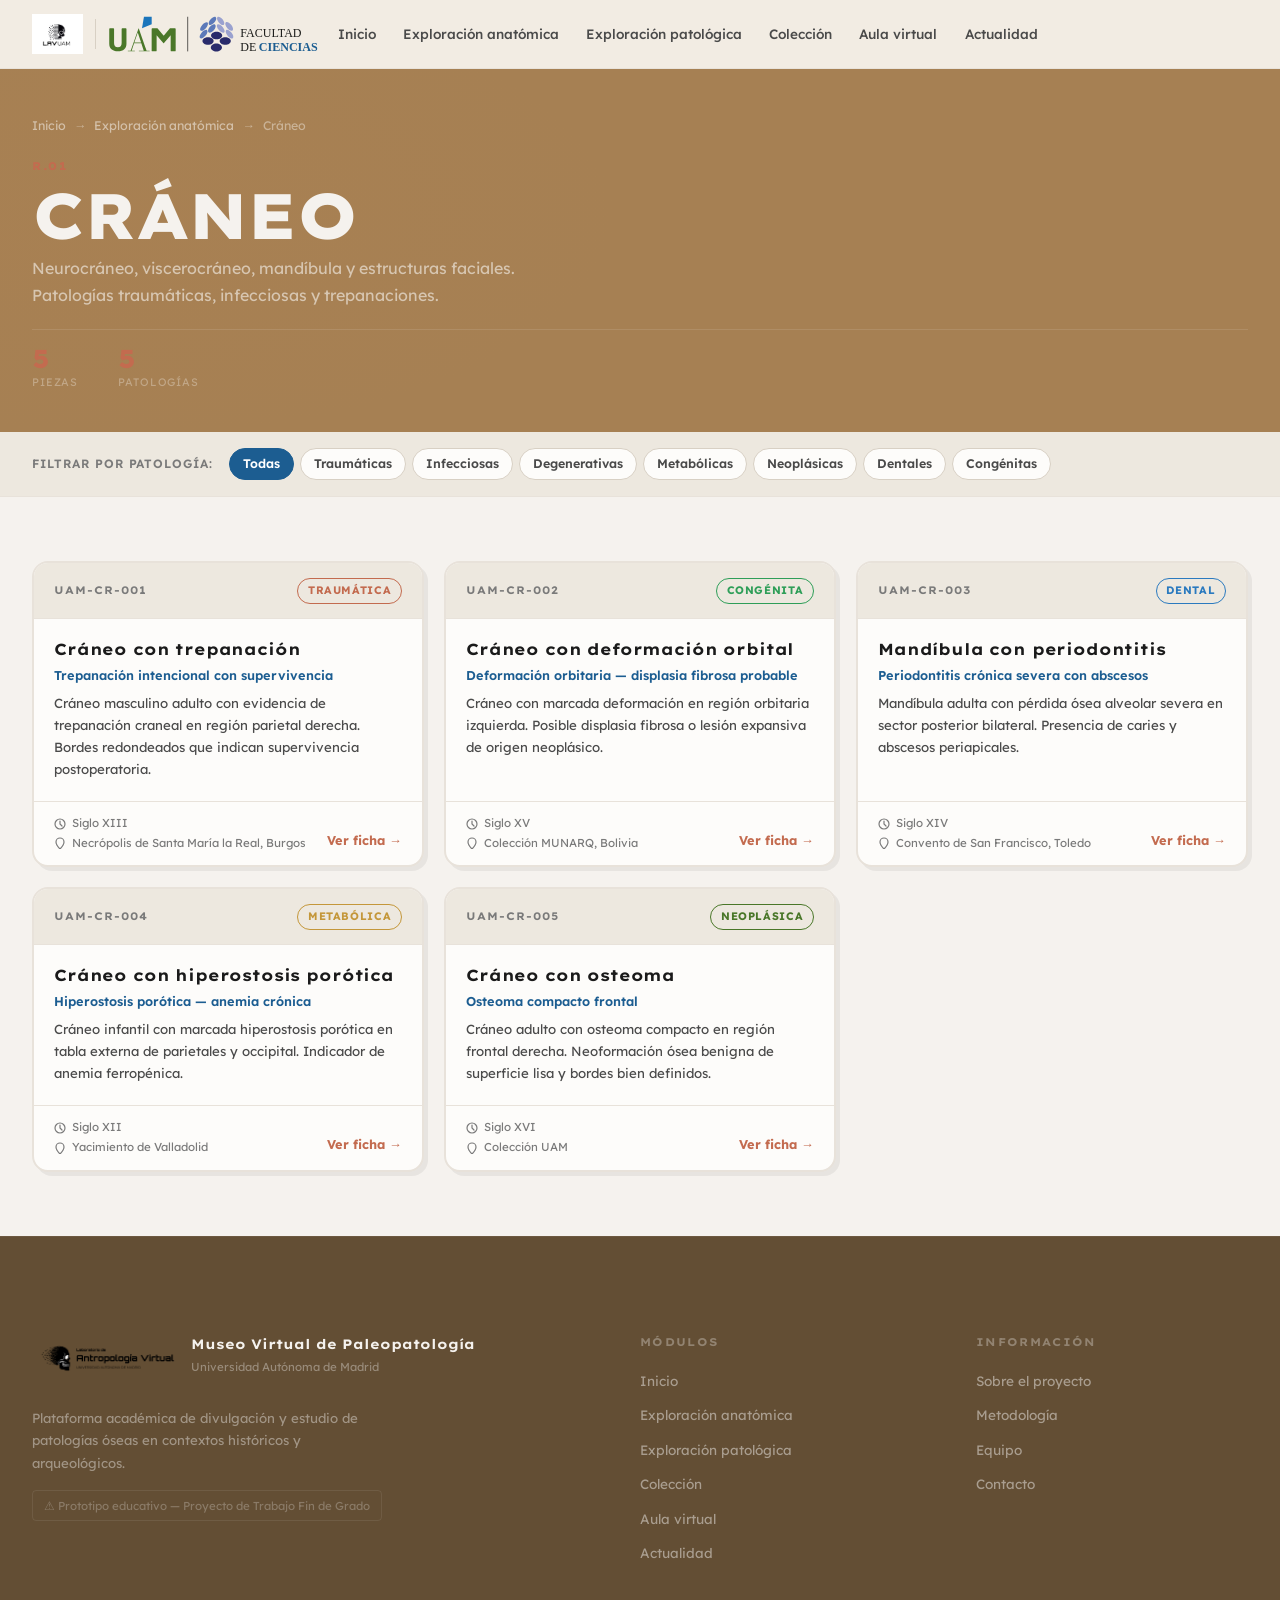
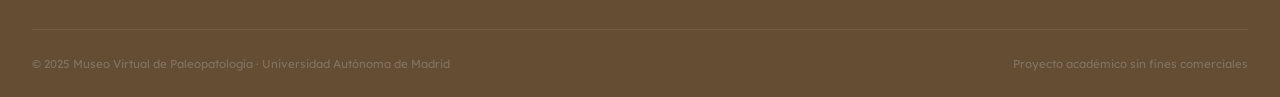
==== commit db94c0d5: "logo lav" ====
--- a/region.html
+++ b/region.html
@@ -16,8 +16,8 @@
   <header class="site-header" id="site-header">
     <div class="header-inner">
       <div class="header-brand">
-        <div class="lpp-logo-wrap">
-          <img src="assets/img/logo_LAPP.jpeg" alt="Laboratorio de Poblaciones del Pasado" class="lpp-logo-img" />
+        <div class="lav-logo-wrap">
+          <img src="assets/img/logo_lav_uam.png" alt="Laboratorio de Antropología Virtual" class="lav-logo-img" />
         </div>
         <div class="brand-divider"></div>
         <div class="uam-logo-wrap">
@@ -106,7 +106,7 @@
     <div class="footer-inner">
       <div class="footer-brand-col">
         <div class="footer-logo">
-          <div class="footer-logo-mark">UAM</div>
+          <img src="assets/img/logo_lav_uam2.png" alt="Laboratorio de Antropología Visual UAM" class="footer-lav-img" />
           <div class="footer-logo-text">
             <span class="footer-project">Museo Virtual de Paleopatología</span>
             <span class="footer-inst">Universidad Autónoma de Madrid</span>
--- a/styles.css
+++ b/styles.css
@@ -744,7 +744,7 @@
   position: absolute;
   inset: 0;
   background:
-    radial-gradient(ellipse 120% 100% at 15% 50%, rgba(180, 130, 80, 0.7) 0%, transparent 70%),
+    radial-gradient(ellipse 60% 60% at 70% 50%, rgba(180, 130, 80, 0.7) 0%, transparent 70%),
     radial-gradient(ellipse 80% 80% at 85% 30%, rgba(160, 110, 60, 0.5) 0%, transparent 65%);
   pointer-events: none;
   z-index: 0;
@@ -1525,13 +1525,17 @@
   opacity: 0.75;
 }
 
-.lpp-logo-img {
+.footer-lav-img {
+  height: 50px;
+  width: auto;
+  display: block;
+}
+
+.lav-logo-img {
   height: 40px;
   max-width: 140px;
   width: auto;
   display: block;
-  mix-blend-mode: multiply;
-  background: transparent;
 }
 
 /* ─────────────────────────────────────────
@@ -2437,4 +2441,314 @@
   .actualidad-header { flex-direction: column; align-items: flex-start; }
   .brand-subtitle { display: none; }
   .uam-dept { display: none; }
-}+}
+
+/* =============================================================
+   ESTILOS ADICIONALES — páginas interiores
+   Añadir al final de styles.css
+   ============================================================= */
+
+/* ─────────────────────────────────────────
+   REGIÓN HERO
+   ───────────────────────────────────────── */
+.region-hero {
+  background: var(--color-bg-dark);
+  padding: calc(68px + 3rem) var(--gutter) 2.5rem;
+  position: relative;
+  overflow: hidden;
+}
+
+.region-hero::before {
+  content: '';
+  position: absolute;
+  inset: 0;
+  background: radial-gradient(ellipse 60% 80% at 10% 50%, rgba(180, 130, 80, 0.15) 0%, transparent 65%);
+  pointer-events: none;
+}
+
+.region-hero-inner {
+  max-width: var(--max-width);
+  margin: 0 auto;
+  position: relative;
+  z-index: 1;
+  display: flex;
+  flex-direction: column;
+  gap: 1.25rem;
+}
+
+.region-hero-breadcrumb {
+  display: flex;
+  align-items: center;
+  gap: 0.5rem;
+  font-size: 0.78rem;
+  color: rgba(255,255,255,0.4);
+}
+.region-hero-breadcrumb a {
+  color: rgba(255,255,255,0.5);
+  transition: color 0.2s ease;
+}
+.region-hero-breadcrumb a:hover { color: rgba(255,255,255,0.85); }
+
+.region-hero-content {
+  display: flex;
+  flex-direction: column;
+  gap: 0.5rem;
+}
+
+.region-hero-tag {
+  font-family: var(--font-title);
+  font-size: 0.7rem;
+  font-weight: 800;
+  letter-spacing: 0.14em;
+  color: var(--color-anatomica);
+  text-transform: uppercase;
+}
+
+.region-hero-title {
+  font-family: var(--font-title);
+  font-size: clamp(2.5rem, 5vw, 4rem);
+  font-weight: 800;
+  color: var(--color-text-light);
+  text-transform: uppercase;
+  letter-spacing: -0.01em;
+  line-height: 1;
+}
+
+.region-hero-desc {
+  font-size: 1rem;
+  color: rgba(255,255,255,0.55);
+  max-width: 56ch;
+  line-height: 1.7;
+}
+
+.region-hero-stats {
+  display: flex;
+  gap: var(--space-lg);
+  padding-top: 1rem;
+  border-top: 1px solid rgba(255,255,255,0.1);
+}
+
+.region-stat { display: flex; flex-direction: column; gap: 2px; }
+
+.region-stat-num {
+  font-family: var(--font-title);
+  font-size: 1.6rem;
+  font-weight: 800;
+  color: var(--color-anatomica);
+  line-height: 1;
+}
+
+.region-stat-label {
+  font-size: 0.68rem;
+  text-transform: uppercase;
+  letter-spacing: 0.08em;
+  color: rgba(255,255,255,0.3);
+}
+
+/* ─────────────────────────────────────────
+   FILTROS
+   ───────────────────────────────────────── */
+.region-filtros {
+  background: var(--color-bg-crema);
+  border-bottom: 1px solid var(--color-border-soft);
+  padding: 1rem var(--gutter);
+  position: sticky;
+  top: 68px;
+  z-index: 10;
+}
+
+.region-filtros-inner {
+  max-width: var(--max-width);
+  margin: 0 auto;
+  display: flex;
+  align-items: center;
+  gap: 1rem;
+  flex-wrap: wrap;
+}
+
+.filtros-label {
+  font-size: 0.75rem;
+  font-weight: 600;
+  text-transform: uppercase;
+  letter-spacing: 0.08em;
+  color: var(--color-text-muted);
+  white-space: nowrap;
+}
+
+.filtros-wrap {
+  display: flex;
+  gap: 0.4rem;
+  flex-wrap: wrap;
+}
+
+.filtro-btn {
+  font-family: var(--font-body);
+  font-size: 0.78rem;
+  font-weight: 600;
+  color: var(--color-text-soft);
+  background: var(--color-bg-white);
+  border: 1.5px solid var(--color-border);
+  padding: 0.3rem 0.8rem;
+  border-radius: 100px;
+  cursor: pointer;
+  transition: all 0.18s ease;
+}
+.filtro-btn:hover {
+  border-color: var(--color-uam-azul);
+  color: var(--color-uam-azul);
+}
+.filtro-btn--active {
+  background: var(--color-uam-azul);
+  border-color: var(--color-uam-azul);
+  color: #fff;
+}
+
+/* ─────────────────────────────────────────
+   GRID DE PIEZAS
+   ───────────────────────────────────────── */
+.region-piezas {
+  background: var(--color-bg);
+  padding: var(--space-xl) var(--gutter);
+  min-height: 50vh;
+}
+
+.region-piezas-inner {
+  max-width: var(--max-width);
+  margin: 0 auto;
+}
+
+.piezas-grid {
+  display: grid;
+  grid-template-columns: repeat(3, 1fr);
+  gap: 1.25rem;
+}
+
+/* Card de pieza */
+.pieza-card {
+  background: var(--color-bg-white);
+  border: 2px solid var(--color-border-soft);
+  border-radius: var(--radius-lg);
+  box-shadow: 4px 4px 0px rgba(0,0,0,0.06);
+  display: flex;
+  flex-direction: column;
+  overflow: hidden;
+  transition: transform 0.18s ease, box-shadow 0.18s ease;
+}
+.pieza-card:hover {
+  transform: translate(-2px, -2px);
+  box-shadow: 6px 6px 0px rgba(0,0,0,0.1);
+}
+
+.pieza-card-header {
+  display: flex;
+  align-items: center;
+  justify-content: space-between;
+  padding: 0.9rem 1.25rem;
+  border-bottom: 1.5px solid var(--color-border-soft);
+  background: var(--color-bg-crema);
+}
+
+.pieza-cod {
+  font-family: var(--font-title);
+  font-size: 0.68rem;
+  font-weight: 700;
+  letter-spacing: 0.1em;
+  color: var(--color-text-muted);
+  text-transform: uppercase;
+}
+
+.pieza-pato-tag {
+  font-size: 0.68rem;
+  font-weight: 700;
+  letter-spacing: 0.06em;
+  text-transform: uppercase;
+  color: var(--pato-color, var(--color-text-muted));
+  background: transparent;
+  border: 1.5px solid var(--pato-color, var(--color-border));
+  padding: 0.2rem 0.6rem;
+  border-radius: 100px;
+}
+
+.pieza-card-body {
+  padding: 1.25rem;
+  display: flex;
+  flex-direction: column;
+  gap: 0.5rem;
+  flex: 1;
+}
+
+.pieza-nombre {
+  font-family: var(--font-title);
+  font-size: 1rem;
+  font-weight: 700;
+  color: var(--color-text);
+  letter-spacing: -0.01em;
+  line-height: 1.25;
+}
+
+.pieza-diagnostico {
+  font-size: 0.8rem;
+  font-weight: 600;
+  color: var(--color-uam-azul);
+  line-height: 1.4;
+}
+
+.pieza-desc {
+  font-size: 0.83rem;
+  color: var(--color-text-soft);
+  line-height: 1.65;
+}
+
+.pieza-card-footer {
+  padding: 0.9rem 1.25rem;
+  border-top: 1.5px solid var(--color-border-soft);
+  display: flex;
+  align-items: flex-end;
+  justify-content: space-between;
+  gap: 1rem;
+}
+
+.pieza-meta {
+  display: flex;
+  flex-direction: column;
+  gap: 0.3rem;
+}
+
+.pieza-meta-item {
+  display: flex;
+  align-items: center;
+  gap: 0.35rem;
+  font-size: 0.72rem;
+  color: var(--color-text-muted);
+  line-height: 1.3;
+}
+
+.pieza-ver-btn {
+  font-size: 0.8rem;
+  font-weight: 700;
+  color: var(--color-anatomica);
+  white-space: nowrap;
+  transition: opacity 0.18s ease;
+  flex-shrink: 0;
+}
+.pieza-ver-btn:hover { opacity: 0.7; }
+
+/* Empty state */
+.piezas-empty {
+  text-align: center;
+  padding: var(--space-xxl) 0;
+  color: var(--color-text-muted);
+  font-size: 1rem;
+}
+
+/* ─────────────────────────────────────────
+   RESPONSIVE PÁGINAS INTERIORES
+   ───────────────────────────────────────── */
+@media (max-width: 900px) {
+  .piezas-grid { grid-template-columns: 1fr 1fr; }
+}
+
+@media (max-width: 600px) {
+  .piezas-grid { grid-template-columns: 1fr; }
+  .region-filtros-inner { flex-direction: column; align-items: flex-start; }
+}
